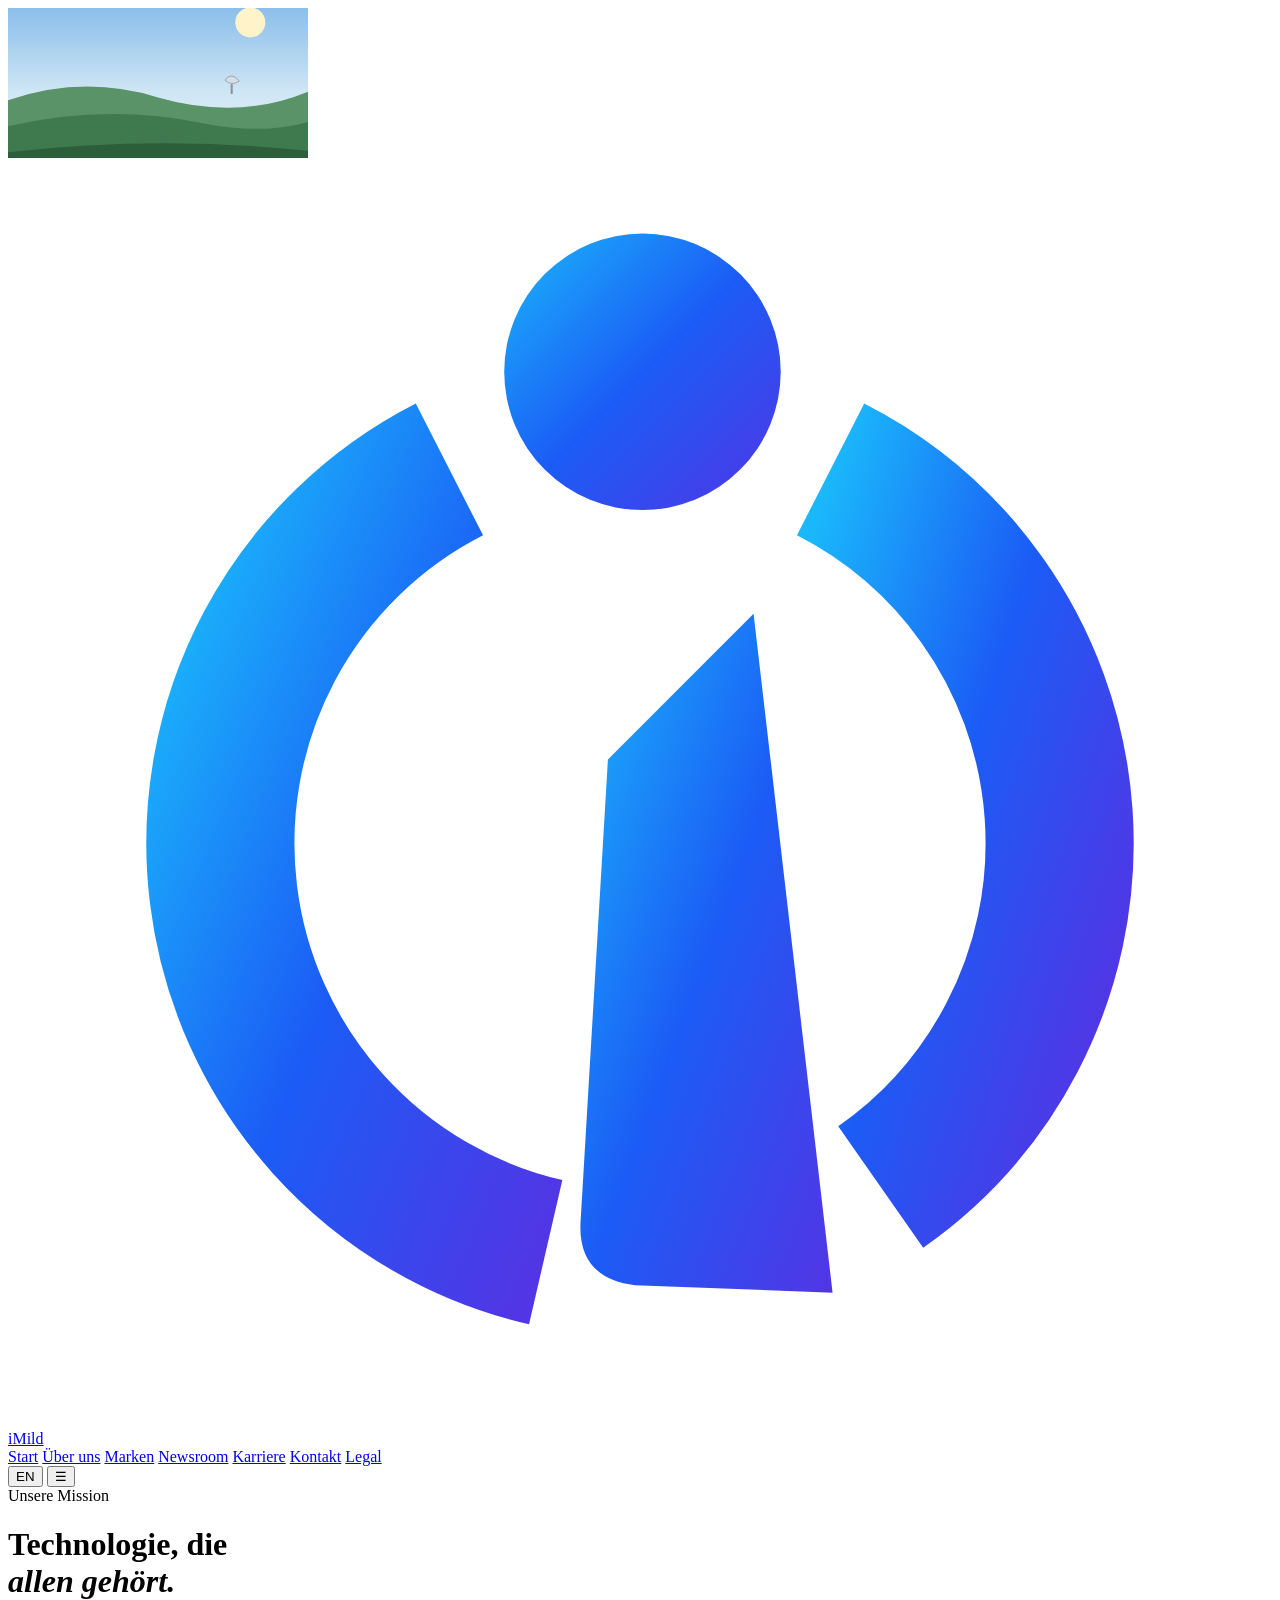
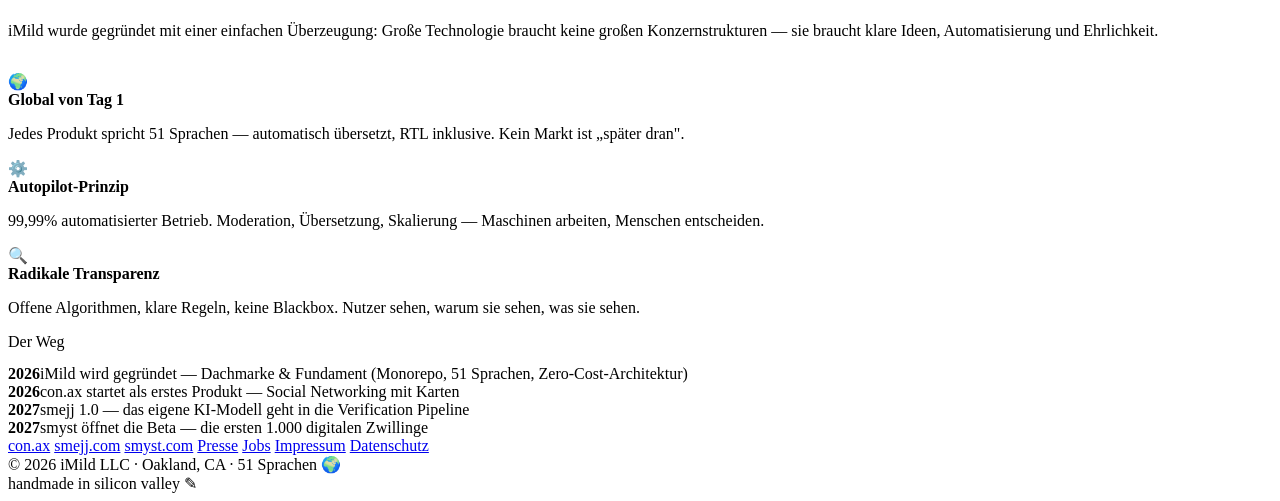
==== about.html @ 91c737c8 "feat: add iMild.com static site (10 pages)" ====
<!DOCTYPE html>
<html lang="de">
<head>
<meta charset="UTF-8">
<meta name="viewport" content="width=device-width, initial-scale=1.0">
<title>Über uns — iMild</title>
<meta name="description" content="Die Mission von iMild: Technologie, die allen gehört. Global von Tag 1, Autopilot-Prinzip, radikale Transparenz.">
<link rel="icon" type="image/svg+xml" href="assets/favicon.svg">
<link rel="stylesheet" href="assets/style.css">
</head>
<body data-page="about">
<svg width="0" height="0" style="position:absolute" aria-hidden="true">
  <defs>
    <!-- iMild.com — Ring mit Fahne, offizieller Blau-Gradient -->
    <symbol id="logo-imild" viewBox="0 0 512 512">
      <linearGradient id="imildGrad" x1="0" y1="0" x2="1" y2="1">
        <stop offset="0" stop-color="#1AB8FB"/><stop offset=".5" stop-color="#1B5CF5"/><stop offset="1" stop-color="#5235E5"/>
      </linearGradient>
      <circle cx="257" cy="85" r="56" fill="url(#imildGrad)"/>
      <path d="M178.8 124.5 A170 170 0 0 0 217.8 441.6" fill="none" stroke="url(#imildGrad)" stroke-width="60"/>
      <path d="M333.2 124.5 A170 170 0 0 1 353.5 415.2" fill="none" stroke="url(#imildGrad)" stroke-width="60"/>
      <path d="M302 183 L243 242 L232 428 Q230 452 254 455 L334 458 Z" fill="url(#imildGrad)"/>
    </symbol>
    <!-- con.ax — abstraktes X (Ɛ + liegendes Herz), Cyan→Blau→Violett -->
    <symbol id="logo-conax" viewBox="0 0 512 512">
      <linearGradient id="conaxGrad" x1="40" y1="256" x2="480" y2="256" gradientUnits="userSpaceOnUse">
        <stop offset="0" stop-color="#55B7F1"/><stop offset=".45" stop-color="#3E6FF2"/><stop offset="1" stop-color="#7B3FE4"/>
      </linearGradient>
      <g fill="none" stroke="url(#conaxGrad)" stroke-width="46" stroke-linecap="round" stroke-linejoin="round">
        <path d="M232 118 C 168 68, 62 88, 62 178 C 62 232, 106 248, 138 256 C 106 264, 62 280, 62 334 C 62 424, 168 444, 232 394"/>
        <path d="M182 256 L 322 118 C 352 88, 408 92, 434 126 C 458 158, 452 204, 424 228 L 392 256 L 424 284 C 452 308, 458 354, 434 386 C 408 420, 352 424, 320 396 Z"/>
      </g>
      <circle cx="300" cy="256" r="34" fill="url(#conaxGrad)"/>
    </symbol>
    <!-- smejj.com — <:> in Cyan -->
    <symbol id="logo-smejj" viewBox="0 0 260 200">
      <g fill="none" stroke="#02FDFD" stroke-width="30" stroke-linecap="round" stroke-linejoin="round">
        <path d="M96 22 L24 100 L96 178"/>
        <path d="M164 22 L236 100 L164 178"/>
      </g>
      <g fill="#02FDFD"><circle cx="130" cy="77" r="16"/><circle cx="130" cy="123" r="16"/></g>
    </symbol>
    <!-- smyst.com — Doppelprofil Navy/Hellblau mit 3 Punkten -->
    <symbol id="logo-smyst" viewBox="0 0 200 200">
      <path d="M98 26 Q56 30 48 72 Q45 90 35 101 Q30 107 37 110 L45 113 Q48 127 44 137 Q43 146 54 145 Q68 144 76 152 Q82 159 82 172" fill="none" stroke="#17265C" stroke-width="13" stroke-linecap="round" stroke-linejoin="round"/>
      <path d="M98 26 Q147 32 153 78 Q155 93 164 102 Q170 108 162 111 L155 113 Q158 121 152 125 Q158 130 151 135 Q157 141 148 146 Q139 149 137 157 Q136 165 127 169 Q118 172 118 183" fill="none" stroke="#4FC3F7" stroke-width="13" stroke-linecap="round" stroke-linejoin="round"/>
      <g fill="#4FC3F7"><circle cx="76" cy="104" r="8.5"/><circle cx="99" cy="104" r="8.5"/><circle cx="122" cy="104" r="8.5"/></g>
    </symbol>

    <!-- Szenen -->
    <symbol id="dv-skyline" viewBox="0 0 1040 640" preserveAspectRatio="xMidYMid slice">
      <linearGradient id="dsk" x1="0" y1="0" x2="0" y2="1">
        <stop offset="0" stop-color="#0b1026"/><stop offset=".55" stop-color="#1b2a5e"/><stop offset="1" stop-color="#2c4f9e"/>
      </linearGradient>
      <rect width="1040" height="640" fill="url(#dsk)"/>
      <g fill="#fff"><circle cx="120" cy="90" r="2"/><circle cx="340" cy="60" r="1.6"/><circle cx="560" cy="110" r="2"/><circle cx="760" cy="70" r="1.7"/><circle cx="920" cy="130" r="2"/><circle cx="220" cy="160" r="1.4"/><circle cx="660" cy="170" r="1.5"/></g>
      <polygon points="520,150 560,470 480,470" fill="#101a38"/>
      <rect x="120" y="300" width="90" height="180" fill="#132043"/>
      <rect x="250" y="260" width="70" height="220" fill="#0e1730"/>
      <rect x="640" y="280" width="95" height="200" fill="#132043"/>
      <rect x="790" y="330" width="75" height="150" fill="#0e1730"/>
      <rect x="900" y="290" width="70" height="190" fill="#111c3a"/>
      <g fill="#f5c451" opacity=".8">
        <rect x="135" y="320" width="7" height="9"/><rect x="165" y="345" width="7" height="9"/><rect x="135" y="380" width="7" height="9"/>
        <rect x="264" y="280" width="7" height="9"/><rect x="292" y="310" width="7" height="9"/><rect x="264" y="350" width="7" height="9"/>
        <rect x="656" y="300" width="7" height="9"/><rect x="700" y="330" width="7" height="9"/><rect x="656" y="370" width="7" height="9"/>
        <rect x="805" y="350" width="7" height="9"/><rect x="835" y="380" width="7" height="9"/>
        <rect x="512" y="230" width="6" height="8"/><rect x="527" y="300" width="6" height="8"/><rect x="510" y="380" width="6" height="8"/>
        <rect x="915" y="310" width="7" height="9"/><rect x="945" y="345" width="7" height="9"/>
      </g>
      <rect y="480" width="1040" height="160" fill="#081226"/>
      <path d="M0 480 h1040" stroke="#4c6fc0" stroke-width="1" opacity=".55"/>
    </symbol>

    <symbol id="dv-goldengate" viewBox="0 0 1040 640" preserveAspectRatio="xMidYMid slice">
      <linearGradient id="dgg" x1="0" y1="0" x2="0" y2="1">
        <stop offset="0" stop-color="#102a52"/><stop offset=".45" stop-color="#2d5a8f"/><stop offset=".78" stop-color="#e2653a"/><stop offset="1" stop-color="#f9a03f"/>
      </linearGradient>
      <rect width="1040" height="640" fill="url(#dgg)"/>
      <circle cx="780" cy="380" r="70" fill="#ffd9a0" opacity=".9"/>
      <rect y="430" width="1040" height="210" fill="#0b1a2e"/>
      <rect x="230" y="180" width="20" height="250" fill="#c0392b"/>
      <rect x="700" y="180" width="20" height="250" fill="#c0392b"/>
      <rect x="218" y="205" width="44" height="12" fill="#c0392b"/><rect x="688" y="205" width="44" height="12" fill="#c0392b"/>
      <rect x="218" y="270" width="44" height="12" fill="#c0392b"/><rect x="688" y="270" width="44" height="12" fill="#c0392b"/>
      <path d="M0 280 Q470 430 1040 280" stroke="#c0392b" stroke-width="6" fill="none"/>
      <rect x="0" y="408" width="1040" height="16" fill="#a93226"/>
      <g stroke="#c0392b" stroke-width="2.6">
        <line x1="60" y1="305" x2="60" y2="408"/><line x1="380" y1="368" x2="380" y2="408"/>
        <line x1="470" y1="376" x2="470" y2="408"/><line x1="560" y1="372" x2="560" y2="408"/>
        <line x1="880" y1="322" x2="880" y2="408"/><line x1="980" y1="300" x2="980" y2="408"/>
      </g>
      <path d="M0 640 L0 520 Q140 470 280 525 L280 640 Z" fill="#081221"/>
      <path d="M1040 640 L1040 505 Q900 462 760 515 L760 640 Z" fill="#0a1526"/>
    </symbol>

    <symbol id="dv-hills" viewBox="0 0 1040 640" preserveAspectRatio="xMidYMid slice">
      <linearGradient id="dhl" x1="0" y1="0" x2="0" y2="1">
        <stop offset="0" stop-color="#7db6e8"/><stop offset=".55" stop-color="#cfe6f5"/><stop offset="1" stop-color="#eef7ee"/>
      </linearGradient>
      <rect width="1040" height="640" fill="url(#dhl)"/>
      <circle cx="840" cy="110" r="52" fill="#fff3c9"/>
      <path d="M0 380 Q260 290 520 370 Q800 450 1040 350 L1040 640 L0 640 Z" fill="#5a9367"/>
      <path d="M0 470 Q340 390 680 460 Q880 500 1040 455 L1040 640 L0 640 Z" fill="#3f7a4e"/>
      <path d="M0 560 Q520 500 1040 555 L1040 640 L0 640 Z" fill="#2c5e3a"/>
      <g transform="translate(760,300)">
        <rect x="12" y="24" width="7" height="34" fill="#8a8f98"/>
        <path d="M-8 10 Q15 -20 42 13 Q16 32 -8 10Z" fill="#d7dde6" stroke="#8a8f98" stroke-width="2.5"/>
      </g>
    </symbol>

    <symbol id="dv-bay" viewBox="0 0 1040 640" preserveAspectRatio="xMidYMid slice">
      <linearGradient id="dby" x1="0" y1="0" x2="0" y2="1">
        <stop offset="0" stop-color="#123057"/><stop offset=".5" stop-color="#3d6a9e"/><stop offset="1" stop-color="#9bb8d4"/>
      </linearGradient>
      <rect width="1040" height="640" fill="url(#dby)"/>
      <rect y="400" width="1040" height="240" fill="#1d3f66"/>
      <g stroke="#cfe0f2" stroke-width="1.6" opacity=".45">
        <line x1="80" y1="440" x2="330" y2="440"/><line x1="480" y1="475" x2="800" y2="475"/>
        <line x1="180" y1="530" x2="480" y2="530"/><line x1="640" y1="570" x2="980" y2="570"/>
      </g>
      <path d="M0 388 Q520 350 1040 388" stroke="#5f7f9f" stroke-width="5" fill="none"/>
      <rect x="260" y="345" width="9" height="55" fill="#54749a"/><rect x="770" y="345" width="9" height="55" fill="#54749a"/>
      <circle cx="880" cy="115" r="55" fill="#ffe9b8" opacity=".95"/>
    </symbol>
  </defs>
</svg>

<div class="scene" aria-hidden="true"><svg><use href="#dv-hills"/></svg></div>
<div class="shade" aria-hidden="true"></div>
<header class="siteheader">
  <a class="logo" href="index.html" aria-label="iMild — Startseite">
    <svg viewBox="0 0 512 512" aria-hidden="true"><use href="#logo-imild"/></svg><span>iMild</span>
  </a>
  <nav class="sitenav" id="sitenav" aria-label="Hauptnavigation">
    <a href="index.html" class="" data-i18n="nav.home">Start</a>
    <a href="about.html" class="cur" data-i18n="nav.about">Über uns</a>
    <a href="brands.html" class="" data-i18n="nav.brands">Marken</a>
    <a href="newsroom.html" class="" data-i18n="nav.news">Newsroom</a>
    <a href="careers.html" class="" data-i18n="nav.jobs">Karriere</a>
    <a href="contact.html" class="" data-i18n="nav.contact">Kontakt</a>
    <a href="legal.html" class="" data-i18n="nav.legal">Legal</a>
  </nav>
  <div class="headtools">
    <button class="langbtn" id="langbtn" type="button" aria-label="Sprache wechseln / Switch language">EN</button>
    <button class="menubtn" id="menubtn" type="button" aria-label="Menü öffnen" aria-expanded="false" aria-controls="sitenav">☰</button>
  </div>
</header>
<main>
<div class="stamp" data-i18n="about.stamp">Unsere Mission</div>
<h1 class="big" data-i18n="about.h1">Technologie, die<br><em>allen gehört.</em></h1>
<p class="lead" data-i18n="about.lead">iMild wurde gegründet mit einer einfachen Überzeugung: Große Technologie braucht keine großen Konzernstrukturen — sie braucht klare Ideen, Automatisierung und Ehrlichkeit.</p>
<div class="underline"></div>

<div class="grid3" style="margin-block-start:32px;">
  <div class="feat glass">
    <div class="fic" aria-hidden="true">🌍</div>
    <b data-i18n="about.f1.t">Global von Tag 1</b>
    <p data-i18n="about.f1.p">Jedes Produkt spricht 51 Sprachen — automatisch übersetzt, RTL inklusive. Kein Markt ist „später dran".</p>
  </div>
  <div class="feat glass">
    <div class="fic" aria-hidden="true">⚙️</div>
    <b data-i18n="about.f2.t">Autopilot-Prinzip</b>
    <p data-i18n="about.f2.p">99,99% automatisierter Betrieb. Moderation, Übersetzung, Skalierung — Maschinen arbeiten, Menschen entscheiden.</p>
  </div>
  <div class="feat glass">
    <div class="fic" aria-hidden="true">🔍</div>
    <b data-i18n="about.f3.t">Radikale Transparenz</b>
    <p data-i18n="about.f3.p">Offene Algorithmen, klare Regeln, keine Blackbox. Nutzer sehen, warum sie sehen, was sie sehen.</p>
  </div>
</div>

<div class="timeline glass">
  <span class="kicker" data-i18n="about.tl.k">Der Weg</span>
  <div style="margin-block-start:14px;">
    <div class="tl-row"><b>2026</b><span data-i18n="about.tl.1">iMild wird gegründet — Dachmarke &amp; Fundament (Monorepo, 51 Sprachen, Zero-Cost-Architektur)</span></div>
    <div class="tl-row"><b>2026</b><span data-i18n="about.tl.2">con.ax startet als erstes Produkt — Social Networking mit Karten</span></div>
    <div class="tl-row"><b>2027</b><span data-i18n="about.tl.3">smejj 1.0 — das eigene KI-Modell geht in die Verification Pipeline</span></div>
    <div class="tl-row"><b>2027</b><span data-i18n="about.tl.4">smyst öffnet die Beta — die ersten 1.000 digitalen Zwillinge</span></div>
  </div>
</div>
</main>
<footer class="sitefooter">
  <div class="cols">
    <a href="conax.html" class="f-conax">con.ax</a>
    <a href="smejj.html" class="f-smejj">smejj.com</a>
    <a href="smyst.html" class="f-smyst">smyst.com</a>
    <a href="newsroom.html" data-i18n="footer.press">Presse</a>
    <a href="careers.html" data-i18n="footer.jobs">Jobs</a>
    <a href="legal.html" data-i18n="footer.imprint">Impressum</a>
    <a href="legal.html" data-i18n="footer.privacy">Datenschutz</a>
  </div>
  <div class="copy" data-i18n="footer.copy">© 2026 iMild LLC · Oakland, CA · 51 Sprachen 🌍</div>
</footer>
<div class="sig">handmade in silicon valley ✎</div>

<script src="assets/i18n.js"></script>
<script src="assets/site.js"></script>
</body>
</html>
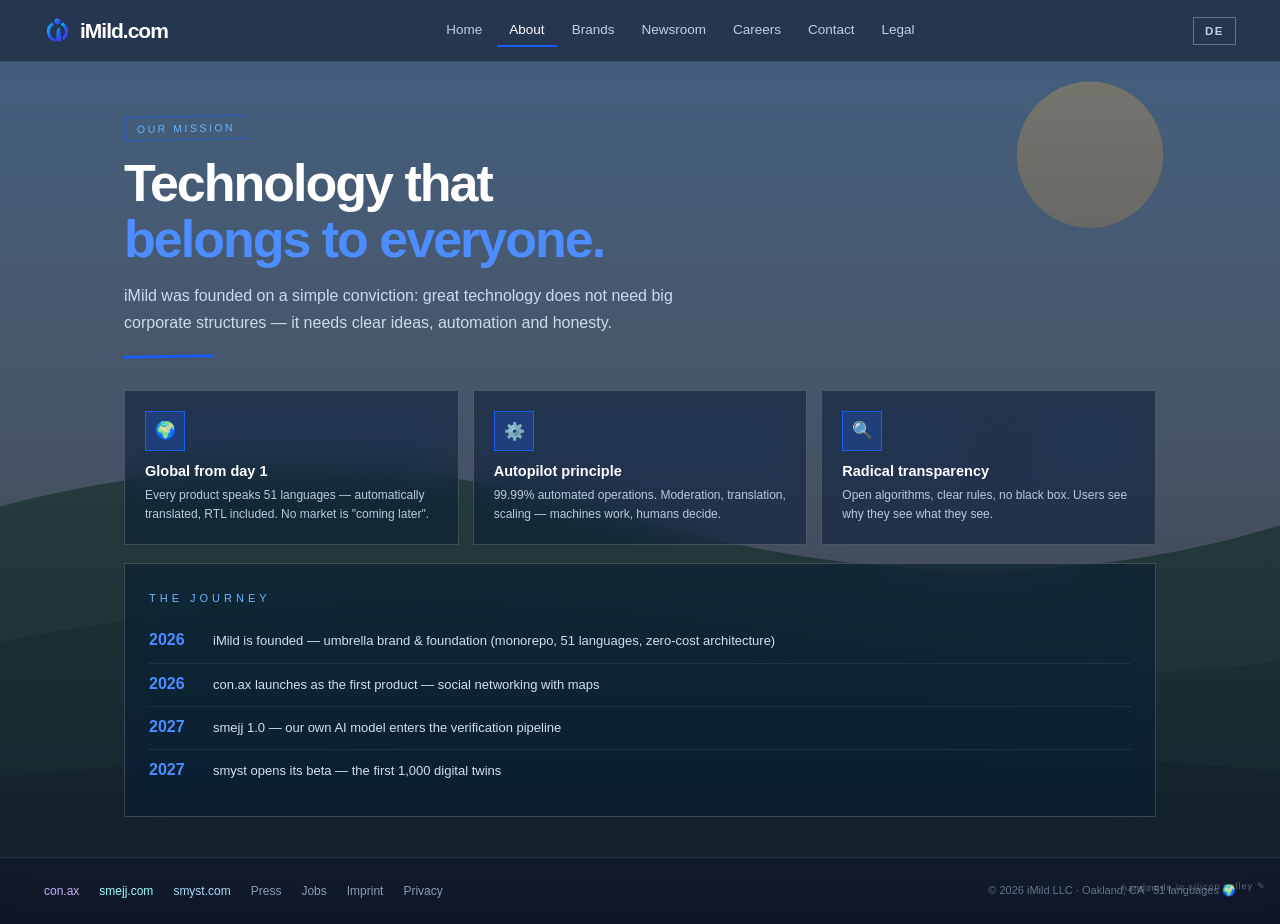
==== commit 9105a261: "fix: brand name to iMild.com across all pages (rule 1)" ====
--- a/about.html
+++ b/about.html
@@ -3,8 +3,8 @@
 <head>
 <meta charset="UTF-8">
 <meta name="viewport" content="width=device-width, initial-scale=1.0">
-<title>Über uns — iMild</title>
-<meta name="description" content="Die Mission von iMild: Technologie, die allen gehört. Global von Tag 1, Autopilot-Prinzip, radikale Transparenz.">
+<title>Über uns — iMild.com</title>
+<meta name="description" content="Die Mission von iMild.com: Technologie, die allen gehört. Global von Tag 1, Autopilot-Prinzip, radikale Transparenz.">
 <link rel="icon" type="image/svg+xml" href="assets/favicon.svg">
 <link rel="stylesheet" href="assets/style.css">
 </head>
@@ -129,8 +129,8 @@
 <div class="scene" aria-hidden="true"><svg><use href="#dv-hills"/></svg></div>
 <div class="shade" aria-hidden="true"></div>
 <header class="siteheader">
-  <a class="logo" href="index.html" aria-label="iMild — Startseite">
-    <svg viewBox="0 0 512 512" aria-hidden="true"><use href="#logo-imild"/></svg><span>iMild</span>
+  <a class="logo" href="index.html" aria-label="iMild.com — Startseite">
+    <svg viewBox="0 0 512 512" aria-hidden="true"><use href="#logo-imild"/></svg><span>iMild.com</span>
   </a>
   <nav class="sitenav" id="sitenav" aria-label="Hauptnavigation">
     <a href="index.html" class="" data-i18n="nav.home">Start</a>
@@ -149,7 +149,7 @@
 <main>
 <div class="stamp" data-i18n="about.stamp">Unsere Mission</div>
 <h1 class="big" data-i18n="about.h1">Technologie, die<br><em>allen gehört.</em></h1>
-<p class="lead" data-i18n="about.lead">iMild wurde gegründet mit einer einfachen Überzeugung: Große Technologie braucht keine großen Konzernstrukturen — sie braucht klare Ideen, Automatisierung und Ehrlichkeit.</p>
+<p class="lead" data-i18n="about.lead">iMild.com wurde gegründet mit einer einfachen Überzeugung: Große Technologie braucht keine großen Konzernstrukturen — sie braucht klare Ideen, Automatisierung und Ehrlichkeit.</p>
 <div class="underline"></div>
 
 <div class="grid3" style="margin-block-start:32px;">
@@ -173,7 +173,7 @@
 <div class="timeline glass">
   <span class="kicker" data-i18n="about.tl.k">Der Weg</span>
   <div style="margin-block-start:14px;">
-    <div class="tl-row"><b>2026</b><span data-i18n="about.tl.1">iMild wird gegründet — Dachmarke &amp; Fundament (Monorepo, 51 Sprachen, Zero-Cost-Architektur)</span></div>
+    <div class="tl-row"><b>2026</b><span data-i18n="about.tl.1">iMild.com wird gegründet — Dachmarke &amp; Fundament (Monorepo, 51 Sprachen, Zero-Cost-Architektur)</span></div>
     <div class="tl-row"><b>2026</b><span data-i18n="about.tl.2">con.ax startet als erstes Produkt — Social Networking mit Karten</span></div>
     <div class="tl-row"><b>2027</b><span data-i18n="about.tl.3">smejj 1.0 — das eigene KI-Modell geht in die Verification Pipeline</span></div>
     <div class="tl-row"><b>2027</b><span data-i18n="about.tl.4">smyst öffnet die Beta — die ersten 1.000 digitalen Zwillinge</span></div>
--- a/assets/style.css
+++ b/assets/style.css
@@ -0,0 +1,260 @@
+/* ============================================================
+   iMild.com — Dachmarken-Website
+   Farben = offizielle iMild-Logo-Palette (#1AB8FB → #1B5CF5 → #5235E5)
+   Design: viereckig · Glas · Silicon Valley · handgemacht
+   ============================================================ */
+* { margin:0; padding:0; box-sizing:border-box; border-radius:0 !important; }
+
+:root {
+  --imild:#1B5CF5;
+  --imild-cyan:#1AB8FB;
+  --imild-violetblue:#5235E5;
+  --imild-grad:linear-gradient(135deg,#1AB8FB,#1B5CF5,#5235E5);
+  --conax:#7B3FE4;
+  --conax-grad:linear-gradient(90deg,#55B7F1,#3E6FF2,#7B3FE4);
+  --smejj:#02FDFD;
+  --smyst:#4FC3F7;
+  --smyst-dark:#17265C;
+  --bg:#0F172A;
+  --ink:#ffffff;
+  --ink-soft:#ccdaee;
+  --ink-mute:#a3b3cc;
+}
+
+html { scroll-behavior:smooth; }
+@media (prefers-reduced-motion: reduce) {
+  html { scroll-behavior:auto; }
+  *, *::before, *::after { animation:none !important; transition:none !important; }
+}
+
+body {
+  font-family:'SF Pro Display','SF Pro Text',-apple-system,BlinkMacSystemFont,'Helvetica Neue',Arial,sans-serif;
+  background:var(--bg); color:var(--ink);
+  min-height:100vh; display:flex; flex-direction:column;
+  -webkit-font-smoothing:antialiased;
+}
+
+/* ---------- Hintergrund-Szene ---------- */
+.scene { position:fixed; inset:0; z-index:0; }
+.scene svg { width:100%; height:100%; display:block; }
+.shade {
+  position:fixed; inset:0; z-index:1;
+  background:linear-gradient(180deg,rgba(15,23,42,.55),rgba(15,23,42,.86));
+}
+
+.glass {
+  background:rgba(13,26,48,.55);
+  backdrop-filter:blur(20px) saturate(180%);
+  -webkit-backdrop-filter:blur(20px) saturate(180%);
+  border:1px solid rgba(255,255,255,.18);
+}
+@media (prefers-reduced-transparency: reduce) {
+  .glass, .siteheader, .sitefooter { backdrop-filter:none; -webkit-backdrop-filter:none; background:rgba(13,26,48,.96); }
+}
+
+/* ---------- Header ---------- */
+.siteheader {
+  position:sticky; top:0; z-index:50;
+  display:flex; align-items:center; justify-content:space-between; gap:14px;
+  padding:14px clamp(18px,4vw,44px);
+  border-block-end:1px solid rgba(255,255,255,.1);
+  background:rgba(15,23,42,.55); backdrop-filter:blur(14px); -webkit-backdrop-filter:blur(14px);
+}
+.siteheader .logo {
+  display:flex; align-items:center; gap:9px;
+  font-size:21px; font-weight:800; letter-spacing:-1px;
+  color:var(--ink); text-decoration:none;
+}
+.siteheader .logo svg { width:27px; height:27px; }
+.sitenav { display:flex; gap:3px; flex-wrap:wrap; }
+.sitenav a {
+  color:#c3cfe0; text-decoration:none; font-size:13.5px; padding:8px 12px;
+}
+.sitenav a:hover { color:#fff; background:rgba(255,255,255,.07); }
+.sitenav a.cur { color:#fff; border-block-end:2px solid var(--imild); }
+.headtools { display:flex; align-items:center; gap:9px; }
+
+.langbtn {
+  background:transparent; border:1px solid rgba(255,255,255,.3); color:#c3cfe0;
+  font-family:inherit; font-size:11.5px; font-weight:700; letter-spacing:1.5px;
+  padding:7px 11px; cursor:pointer;
+}
+.langbtn:hover { color:#fff; background:rgba(27,92,245,.2); border-color:var(--imild); }
+
+.menubtn {
+  display:none; background:transparent; border:1px solid rgba(255,255,255,.3);
+  color:#fff; font-size:17px; padding:6px 11px; cursor:pointer; font-family:inherit;
+}
+
+/* Marken-Header (Landingpages) */
+.bheader {
+  position:relative; z-index:5;
+  display:flex; align-items:center; justify-content:space-between; gap:14px; flex-wrap:wrap;
+  padding:18px clamp(18px,4vw,44px);
+}
+.bheader .blogo { display:flex; align-items:center; gap:10px; font-size:23px; font-weight:800; letter-spacing:-1px; }
+.byline {
+  display:inline-flex; align-items:center; gap:7px; font-size:11px; color:var(--ink-mute);
+  border:1px solid rgba(255,255,255,.22); padding:6px 12px; cursor:pointer;
+  text-decoration:none;
+}
+.byline b { color:#6db5ff; }
+.byline:hover { background:rgba(27,92,245,.12); color:#fff; }
+.byline svg { width:14px; height:14px; }
+
+/* ---------- Seiteninhalt ---------- */
+main { position:relative; z-index:5; flex:1; width:100%; max-width:1120px; margin-inline:auto; padding:clamp(30px,6vh,60px) clamp(18px,4vw,44px) 40px; }
+
+.kicker { font-size:11px; letter-spacing:4px; color:#6db5ff; text-transform:uppercase; }
+.stamp {
+  display:inline-block; padding:5px 12px; font-size:10.5px; letter-spacing:2.5px;
+  text-transform:uppercase; color:#6db5ff; border:1px solid rgba(27,92,245,.65);
+  transform:rotate(-1.2deg); margin-block-end:16px;
+}
+h1.big { font-size:clamp(34px,6vw,52px); line-height:1.07; letter-spacing:-2px; }
+h1.big em { font-style:normal; color:#4d8dff; }
+.lead { font-size:clamp(14px,1.8vw,16px); color:var(--ink-soft); line-height:1.68; margin-block-start:16px; max-width:600px; }
+.underline { width:90px; height:3px; background:var(--imild); margin-block-start:18px; transform:rotate(-.8deg); }
+
+.btn {
+  display:inline-block; padding:13px 28px; border:none; cursor:pointer;
+  background:var(--imild-grad); color:#fff; font-size:14px; font-weight:700; font-family:inherit;
+  letter-spacing:.3px; text-decoration:none; text-align:center;
+}
+.btn:hover { filter:brightness(1.12); }
+.btn.ghost { background:transparent; border:1px solid rgba(255,255,255,.35); font-weight:500; }
+.btn.ghost:hover { background:rgba(255,255,255,.08); }
+.btnrow { margin-block-start:24px; display:flex; gap:12px; flex-wrap:wrap; }
+
+/* Marken-Karten */
+.cardrow { display:grid; grid-template-columns:repeat(3,1fr); gap:16px; margin-block-start:36px; }
+.bcard { padding:26px 22px; position:relative; cursor:pointer; transition:transform .15s; display:block; color:inherit; text-decoration:none; }
+.bcard:hover { transform:translateY(-4px); }
+.bcard .blogo { display:flex; align-items:center; gap:9px; font-size:23px; font-weight:800; letter-spacing:-1px; }
+.bcard .btag { font-size:10px; letter-spacing:2px; text-transform:uppercase; margin-block-start:6px; display:block; }
+.bcard p { font-size:12.5px; color:#c6d2e2; line-height:1.6; margin-block-start:12px; }
+.bcard .go { position:absolute; inset-block-start:20px; inset-inline-end:18px; font-size:16px; }
+.bcard.c1 { border-block-start:4px solid var(--conax); } .bcard.c1 .btag,.bcard.c1 .go { color:#c9aef7; }
+.bcard.c2 { border-block-start:4px solid var(--smejj); } .bcard.c2 .btag,.bcard.c2 .go { color:#9ffefe; }
+.bcard.c3 { border-block-start:4px solid var(--smyst); } .bcard.c3 .btag,.bcard.c3 .go { color:#a8dcfb; }
+
+.grid2 { display:grid; grid-template-columns:1fr 1fr; gap:16px; }
+.grid3 { display:grid; grid-template-columns:repeat(3,1fr); gap:14px; }
+
+.kpi { padding:20px; }
+.kpi b { font-size:28px; letter-spacing:-1px; display:block; }
+.kpi span { font-size:10px; letter-spacing:2px; text-transform:uppercase; color:var(--ink-mute); }
+
+.listrow { display:flex; align-items:center; gap:14px; padding:16px 18px; margin-block-end:10px; flex-wrap:wrap; }
+.listrow .t { flex:1; min-width:230px; }
+.listrow .t b { font-size:14.5px; display:block; }
+.listrow .t p { font-size:12px; color:var(--ink-mute); margin-block-start:4px; line-height:1.55; }
+.listrow .side { font-size:11px; color:#8ea2bd; text-align:end; white-space:nowrap; }
+.tagchip {
+  display:inline-block; font-size:9.5px; padding:3px 9px; letter-spacing:1px; text-transform:uppercase;
+  background:rgba(27,92,245,.22); border:1px solid rgba(27,92,245,.5); color:#cfe4ff;
+  margin-block-end:8px;
+}
+.tagchip.tc-conax { background:rgba(123,63,228,.2); border-color:rgba(123,63,228,.5); color:#ddccfa; }
+.tagchip.tc-smejj { background:rgba(2,253,253,.2); border-color:rgba(2,253,253,.5); color:#ccfefe; }
+.tagchip.tc-smyst { background:rgba(79,195,247,.2); border-color:rgba(79,195,247,.5); color:#d3ecfd; }
+
+.feat { padding:20px; }
+.feat .fic {
+  width:40px; height:40px; display:flex; align-items:center; justify-content:center;
+  font-size:17px; margin-block-end:12px;
+  background:rgba(27,92,245,.25); border:1px solid var(--imild);
+}
+.feat b { font-size:14.5px; display:block; }
+.feat p { font-size:12px; color:#bbc9dc; line-height:1.6; margin-block-start:7px; }
+
+.feat.f-conax { border-color:rgba(123,63,228,.35); } .feat.f-conax .fic { background:rgba(123,63,228,.22); border-color:var(--conax); }
+.feat.f-smejj { border-color:rgba(2,253,253,.35); } .feat.f-smejj .fic { background:rgba(2,253,253,.22); border-color:var(--smejj); }
+.feat.f-smyst { border-color:rgba(79,195,247,.35); } .feat.f-smyst .fic { background:rgba(79,195,247,.22); border-color:var(--smyst); }
+
+/* Marken-Detailkarten (brands.html) */
+.brandbox { margin-block-start:14px; padding:26px; }
+.brandbox.bb-conax { border-inline-start:4px solid var(--conax); }
+.brandbox.bb-smejj { border-inline-start:4px solid var(--smejj); }
+.brandbox.bb-smyst { border-inline-start:4px solid var(--smyst); }
+.brandbox .inner { display:flex; justify-content:space-between; align-items:flex-start; flex-wrap:wrap; gap:16px; }
+.brandbox .txt { max-width:640px; }
+.brandbox .bt { font-size:24px; font-weight:800; display:flex; align-items:center; gap:10px; margin-block-end:8px; }
+.brandbox p { font-size:13px; color:#c6d2e2; line-height:1.65; margin-block-start:10px; }
+
+/* Timeline */
+.timeline { margin-block-start:18px; padding:24px; }
+.tl-row { display:flex; gap:16px; padding:11px 0; border-block-end:1px solid rgba(255,255,255,.08); }
+.tl-row:last-child { border-block-end:none; }
+.tl-row b { color:#4d8dff; min-width:48px; }
+.tl-row span { font-size:13px; color:#d3dff2; line-height:1.55; }
+
+/* Formular */
+.field { margin-block-end:14px; }
+.field label { display:block; font-size:11px; letter-spacing:1.5px; text-transform:uppercase; color:#becddf; margin-block-end:6px; }
+.field input, .field textarea {
+  width:100%; padding:12px 13px; border:1px solid rgba(255,255,255,.25);
+  background:rgba(255,255,255,.07); color:#fff; font-size:14px; font-family:inherit; outline:none;
+}
+.field input:focus, .field textarea:focus { border-color:var(--imild); }
+.field textarea { resize:vertical; min-height:120px; }
+
+/* Code-Fenster (smejj) */
+.codewin { background:#0a0714; border:1px solid rgba(2,253,253,.4); font-family:'SF Mono',ui-monospace,Menlo,Consolas,monospace; font-size:12px; line-height:1.75; overflow:hidden; }
+.codewin .cbar { display:flex; align-items:center; gap:6px; padding:9px 12px; border-block-end:1px solid rgba(255,255,255,.08); }
+.codewin pre { padding:15px 17px; color:var(--ink-soft); overflow-x:auto; }
+.dot { width:11px; height:11px; display:inline-block; }
+.d1{background:#f87171}.d2{background:#fbbf24}.d3{background:#34d399}
+.ck{color:#02FDFD}.cs{color:#34d399}.cc{color:#64748b}.cp{color:#c9aef7}
+
+/* Chat (smyst) */
+.chat { margin-block-start:30px; padding:22px; border-color:rgba(79,195,247,.4); max-width:660px; }
+.chat .msgs { margin-block-start:14px; display:flex; flex-direction:column; gap:10px; font-size:13px; line-height:1.6; }
+.msg-q { align-self:flex-end; background:rgba(255,255,255,.1); border:1px solid rgba(255,255,255,.2); padding:11px 14px; max-width:78%; }
+.msg-a { align-self:flex-start; background:rgba(79,195,247,.14); border:1px solid rgba(79,195,247,.45); padding:11px 14px; max-width:82%; }
+.msg-a b { color:#a8dcfb; font-size:10px; letter-spacing:1.5px; }
+
+/* Kontakt-Zeilen */
+.crow { padding:13px 16px; font-size:13.5px; }
+.crow b { color:#6db5ff; }
+
+/* ---------- Footer ---------- */
+.sitefooter {
+  position:relative; z-index:5;
+  padding:26px clamp(18px,4vw,44px);
+  border-block-start:1px solid rgba(255,255,255,.1);
+  display:flex; justify-content:space-between; align-items:center; flex-wrap:wrap; gap:12px;
+  background:rgba(15,23,42,.6); backdrop-filter:blur(10px); -webkit-backdrop-filter:blur(10px);
+}
+.sitefooter .cols { display:flex; gap:20px; font-size:12px; color:#8b9bb8; flex-wrap:wrap; }
+.sitefooter .cols a { color:inherit; text-decoration:none; }
+.sitefooter .cols a:hover { color:#fff; }
+.sitefooter .cols a.f-conax { color:#c9aef7; }
+.sitefooter .cols a.f-smejj { color:#9ffefe; }
+.sitefooter .cols a.f-smyst { color:#a8dcfb; }
+.sitefooter .copy { font-size:11px; color:#64748b; }
+
+.sig { position:fixed; inset-block-end:8px; inset-inline-end:14px; font-size:9px; color:rgba(255,255,255,.32); transform:rotate(-1deg); z-index:40; letter-spacing:1px; pointer-events:none; }
+
+/* ---------- Responsive ---------- */
+@media (max-width: 900px) {
+  .cardrow, .grid3 { grid-template-columns:1fr 1fr; }
+}
+@media (max-width: 760px) {
+  .menubtn { display:block; }
+  .sitenav {
+    display:none; position:absolute; inset-block-start:100%; inset-inline:0;
+    flex-direction:column; gap:0;
+    background:rgba(11,19,36,.97); border-block-end:1px solid rgba(27,92,245,.4);
+    padding:8px 0;
+  }
+  .sitenav.open { display:flex; }
+  .sitenav a { padding:13px clamp(18px,4vw,44px); font-size:15px; }
+  .sitenav a.cur { border-block-end:none; border-inline-start:3px solid var(--imild); background:rgba(27,92,245,.14); }
+  .grid2 { grid-template-columns:1fr; }
+}
+@media (max-width: 560px) {
+  .cardrow, .grid3 { grid-template-columns:1fr; }
+  .listrow .side { text-align:start; }
+  .btnrow .btn { flex:1; }
+}
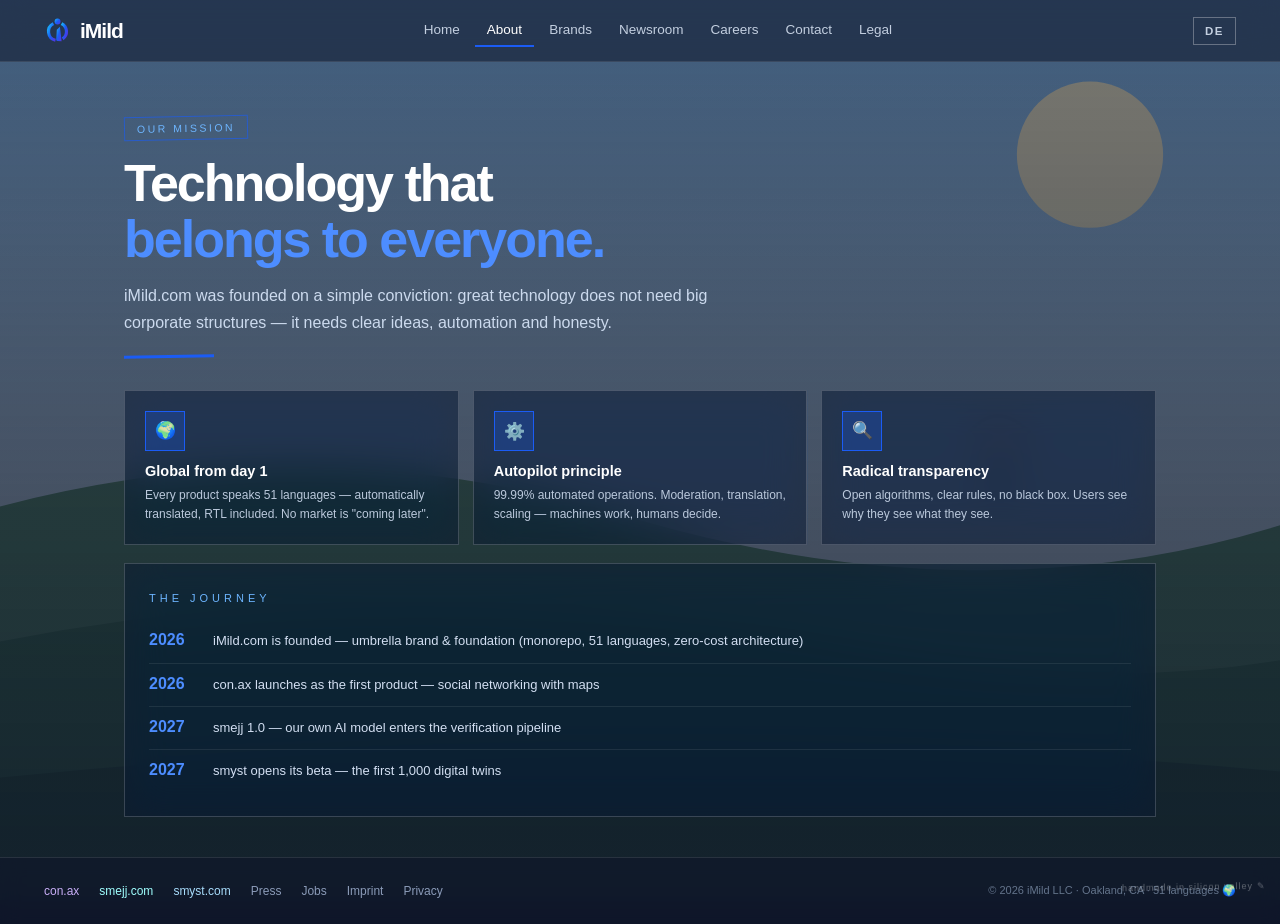
==== commit 375637bd: "feat(favicon): add full-size favicon links to all pages" ====
--- a/about.html
+++ b/about.html
@@ -3,9 +3,11 @@
 <head>
 <meta charset="UTF-8">
 <meta name="viewport" content="width=device-width, initial-scale=1.0">
-<title>Über uns — iMild.com</title>
-<meta name="description" content="Die Mission von iMild.com: Technologie, die allen gehört. Global von Tag 1, Autopilot-Prinzip, radikale Transparenz.">
+<title>Über uns — iMild</title>
+<meta name="description" content="Die Mission von iMild: Technologie, die allen gehört. Global von Tag 1, Autopilot-Prinzip, radikale Transparenz.">
+<link rel="icon" href="assets/favicon.ico" sizes="48x48">
 <link rel="icon" type="image/svg+xml" href="assets/favicon.svg">
+<link rel="apple-touch-icon" href="assets/apple-touch-icon.png">
 <link rel="stylesheet" href="assets/style.css">
 </head>
 <body data-page="about">
@@ -129,8 +131,8 @@
 <div class="scene" aria-hidden="true"><svg><use href="#dv-hills"/></svg></div>
 <div class="shade" aria-hidden="true"></div>
 <header class="siteheader">
-  <a class="logo" href="index.html" aria-label="iMild.com — Startseite">
-    <svg viewBox="0 0 512 512" aria-hidden="true"><use href="#logo-imild"/></svg><span>iMild.com</span>
+  <a class="logo" href="index.html" aria-label="iMild — Startseite">
+    <svg viewBox="0 0 512 512" aria-hidden="true"><use href="#logo-imild"/></svg><span>iMild</span>
   </a>
   <nav class="sitenav" id="sitenav" aria-label="Hauptnavigation">
     <a href="index.html" class="" data-i18n="nav.home">Start</a>
@@ -149,7 +151,7 @@
 <main>
 <div class="stamp" data-i18n="about.stamp">Unsere Mission</div>
 <h1 class="big" data-i18n="about.h1">Technologie, die<br><em>allen gehört.</em></h1>
-<p class="lead" data-i18n="about.lead">iMild.com wurde gegründet mit einer einfachen Überzeugung: Große Technologie braucht keine großen Konzernstrukturen — sie braucht klare Ideen, Automatisierung und Ehrlichkeit.</p>
+<p class="lead" data-i18n="about.lead">iMild wurde gegründet mit einer einfachen Überzeugung: Große Technologie braucht keine großen Konzernstrukturen — sie braucht klare Ideen, Automatisierung und Ehrlichkeit.</p>
 <div class="underline"></div>
 
 <div class="grid3" style="margin-block-start:32px;">
@@ -173,7 +175,7 @@
 <div class="timeline glass">
   <span class="kicker" data-i18n="about.tl.k">Der Weg</span>
   <div style="margin-block-start:14px;">
-    <div class="tl-row"><b>2026</b><span data-i18n="about.tl.1">iMild.com wird gegründet — Dachmarke &amp; Fundament (Monorepo, 51 Sprachen, Zero-Cost-Architektur)</span></div>
+    <div class="tl-row"><b>2026</b><span data-i18n="about.tl.1">iMild wird gegründet — Dachmarke &amp; Fundament (Monorepo, 51 Sprachen, Zero-Cost-Architektur)</span></div>
     <div class="tl-row"><b>2026</b><span data-i18n="about.tl.2">con.ax startet als erstes Produkt — Social Networking mit Karten</span></div>
     <div class="tl-row"><b>2027</b><span data-i18n="about.tl.3">smejj 1.0 — das eigene KI-Modell geht in die Verification Pipeline</span></div>
     <div class="tl-row"><b>2027</b><span data-i18n="about.tl.4">smyst öffnet die Beta — die ersten 1.000 digitalen Zwillinge</span></div>
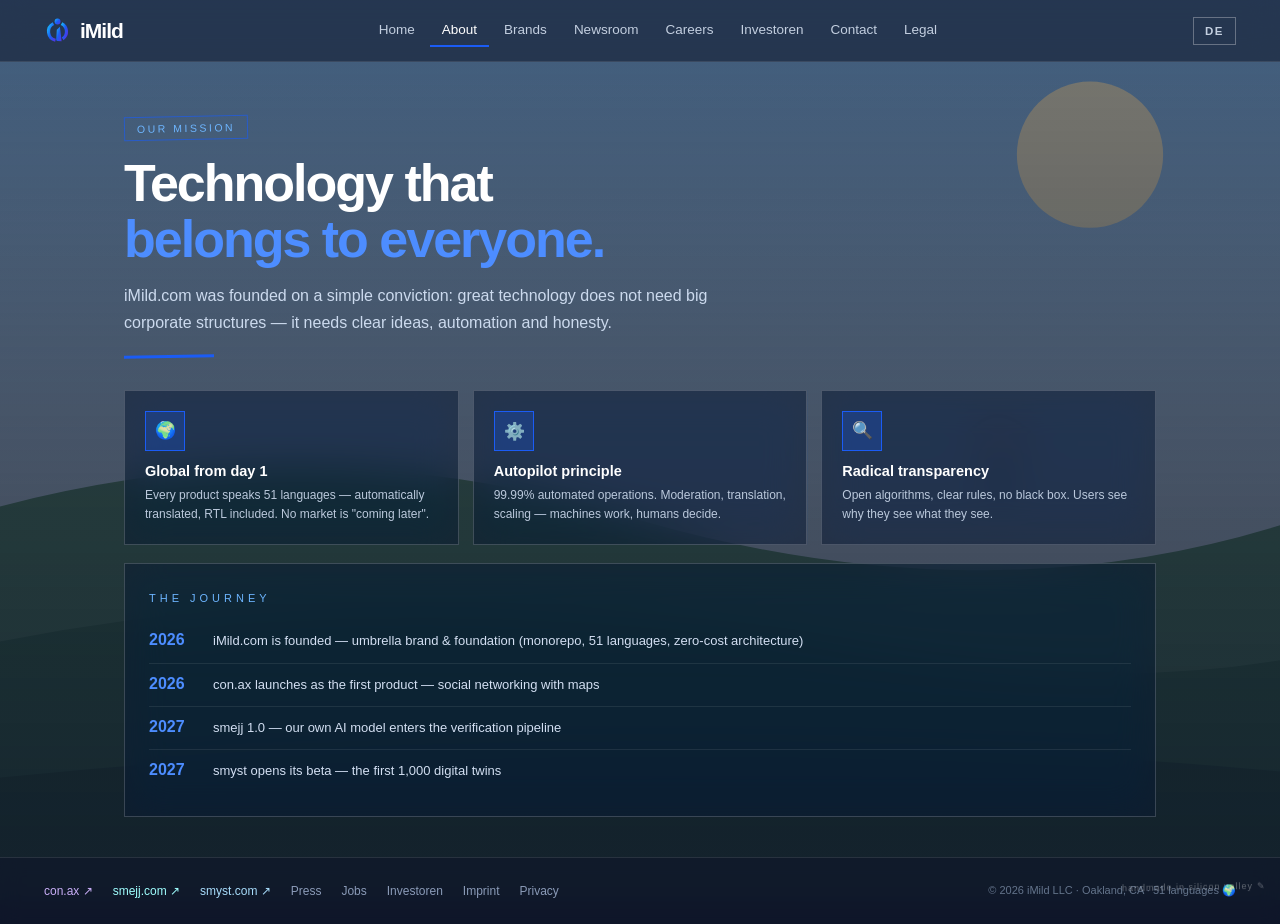
==== commit 744f4320: "feat: 50-language i18n, investors page, con.ax feature copy, careers pitch, portal links, url + emai" ====
--- a/about.html
+++ b/about.html
@@ -131,15 +131,16 @@
 <div class="scene" aria-hidden="true"><svg><use href="#dv-hills"/></svg></div>
 <div class="shade" aria-hidden="true"></div>
 <header class="siteheader">
-  <a class="logo" href="index.html" aria-label="iMild — Startseite">
+  <a class="logo" href="./" aria-label="iMild — Startseite">
     <svg viewBox="0 0 512 512" aria-hidden="true"><use href="#logo-imild"/></svg><span>iMild</span>
   </a>
   <nav class="sitenav" id="sitenav" aria-label="Hauptnavigation">
-    <a href="index.html" class="" data-i18n="nav.home">Start</a>
+    <a href="./" class="" data-i18n="nav.home">Start</a>
     <a href="about.html" class="cur" data-i18n="nav.about">Über uns</a>
     <a href="brands.html" class="" data-i18n="nav.brands">Marken</a>
     <a href="newsroom.html" class="" data-i18n="nav.news">Newsroom</a>
     <a href="careers.html" class="" data-i18n="nav.jobs">Karriere</a>
+    <a href="investors.html" class="" data-i18n="nav.invest">Investoren</a>
     <a href="contact.html" class="" data-i18n="nav.contact">Kontakt</a>
     <a href="legal.html" class="" data-i18n="nav.legal">Legal</a>
   </nav>
@@ -184,11 +185,12 @@
 </main>
 <footer class="sitefooter">
   <div class="cols">
-    <a href="conax.html" class="f-conax">con.ax</a>
-    <a href="smejj.html" class="f-smejj">smejj.com</a>
-    <a href="smyst.html" class="f-smyst">smyst.com</a>
+    <a href="https://con.ax" target="_blank" rel="noopener" class="f-conax">con.ax ↗</a>
+    <a href="https://smejj.com" target="_blank" rel="noopener" class="f-smejj">smejj.com ↗</a>
+    <a href="https://smyst.com" target="_blank" rel="noopener" class="f-smyst">smyst.com ↗</a>
     <a href="newsroom.html" data-i18n="footer.press">Presse</a>
     <a href="careers.html" data-i18n="footer.jobs">Jobs</a>
+    <a href="investors.html" data-i18n="footer.invest">Investoren</a>
     <a href="legal.html" data-i18n="footer.imprint">Impressum</a>
     <a href="legal.html" data-i18n="footer.privacy">Datenschutz</a>
   </div>
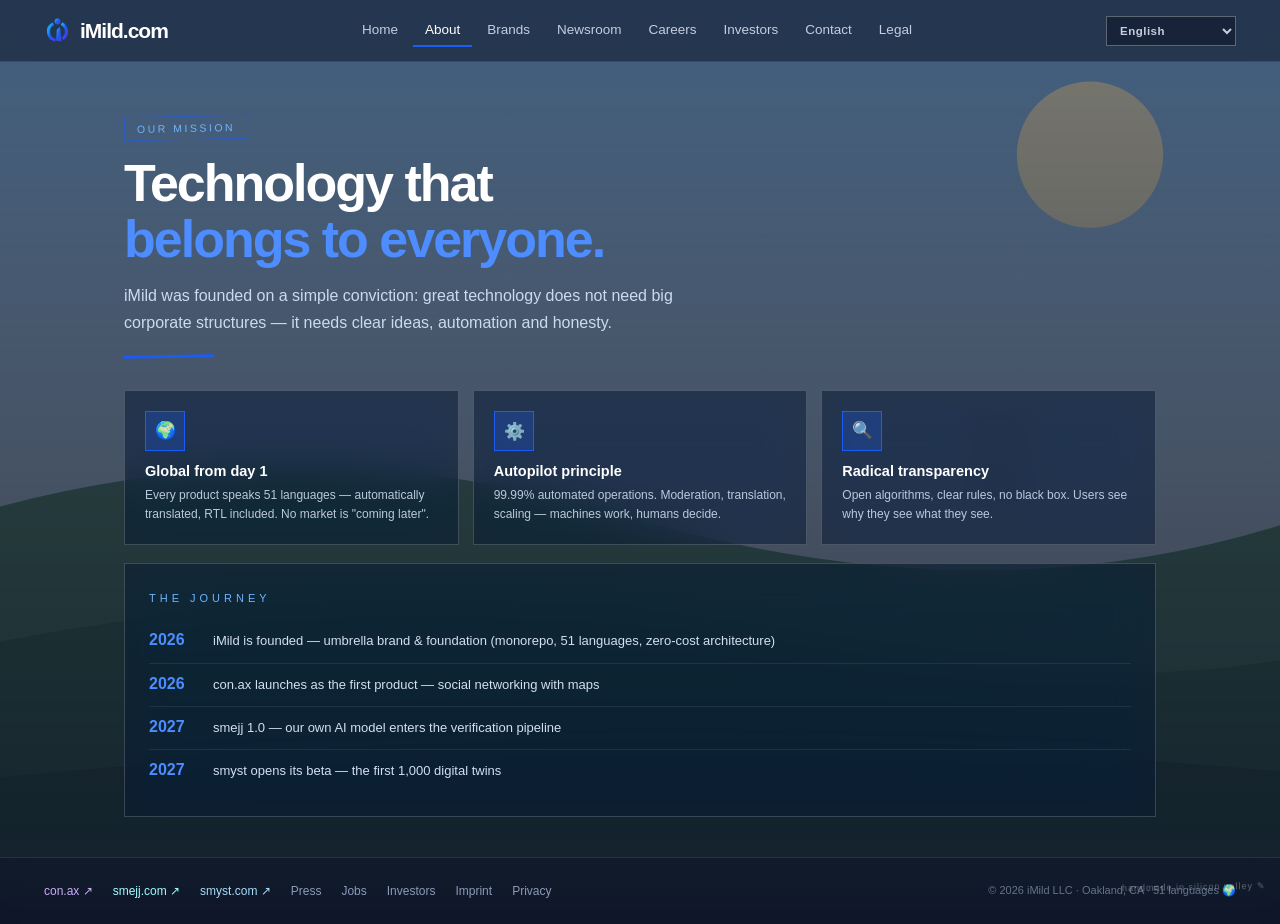
==== commit 706d2a78: "feat: PWA manifest + SEO files + brand chrome" ====
--- a/about.html
+++ b/about.html
@@ -3,11 +3,13 @@
 <head>
 <meta charset="UTF-8">
 <meta name="viewport" content="width=device-width, initial-scale=1.0">
-<title>Über uns — iMild</title>
+<title>Über uns — iMild.com</title>
 <meta name="description" content="Die Mission von iMild: Technologie, die allen gehört. Global von Tag 1, Autopilot-Prinzip, radikale Transparenz.">
 <link rel="icon" href="assets/favicon.ico" sizes="48x48">
 <link rel="icon" type="image/svg+xml" href="assets/favicon.svg">
 <link rel="apple-touch-icon" href="assets/apple-touch-icon.png">
+<link rel="manifest" href="manifest.webmanifest">
+<meta name="theme-color" content="#0b1026">
 <link rel="stylesheet" href="assets/style.css">
 </head>
 <body data-page="about">
@@ -131,8 +133,8 @@
 <div class="scene" aria-hidden="true"><svg><use href="#dv-hills"/></svg></div>
 <div class="shade" aria-hidden="true"></div>
 <header class="siteheader">
-  <a class="logo" href="./" aria-label="iMild — Startseite">
-    <svg viewBox="0 0 512 512" aria-hidden="true"><use href="#logo-imild"/></svg><span>iMild</span>
+  <a class="logo" href="./" aria-label="iMild.com — Startseite">
+    <svg viewBox="0 0 512 512" aria-hidden="true"><use href="#logo-imild"/></svg><span>iMild.com</span>
   </a>
   <nav class="sitenav" id="sitenav" aria-label="Hauptnavigation">
     <a href="./" class="" data-i18n="nav.home">Start</a>
--- a/assets/style.css
+++ b/assets/style.css
@@ -258,3 +258,13 @@
   .listrow .side { text-align:start; }
   .btnrow .btn { flex:1; }
 }
+
+/* ---------- Language selector (51 languages) ---------- */
+.langsel {
+  background:rgba(15,23,42,.6); border:1px solid rgba(255,255,255,.3); color:#c3cfe0;
+  font-family:inherit; font-size:11.5px; font-weight:700; letter-spacing:.5px;
+  padding:7px 9px; cursor:pointer; max-width:130px;
+}
+.langsel:hover { color:#fff; border-color:rgba(255,255,255,.55); }
+.langsel option { background:#0F172A; color:#e6edf7; }
+[dir="rtl"] .sitenav a.cur { border-block-end:2px solid var(--imild); }
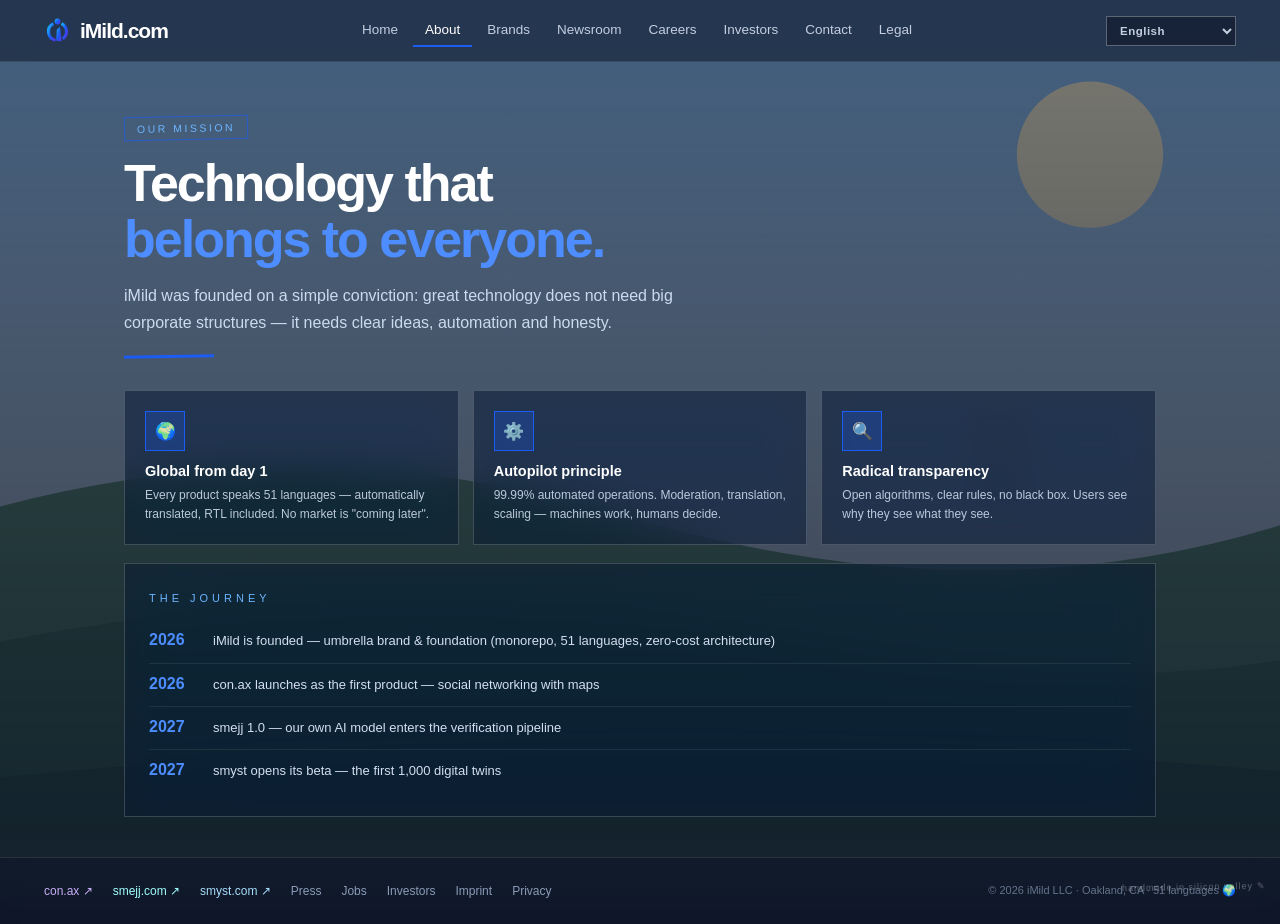
==== commit 2f4f66d6: "feat: brand naming in body and i18n plus service worker" ====
--- a/about.html
+++ b/about.html
@@ -4,7 +4,7 @@
 <meta charset="UTF-8">
 <meta name="viewport" content="width=device-width, initial-scale=1.0">
 <title>Über uns — iMild.com</title>
-<meta name="description" content="Die Mission von iMild: Technologie, die allen gehört. Global von Tag 1, Autopilot-Prinzip, radikale Transparenz.">
+<meta name="description" content="Die Mission von iMild.com: Technologie, die allen gehört. Global von Tag 1, Autopilot-Prinzip, radikale Transparenz.">
 <link rel="icon" href="assets/favicon.ico" sizes="48x48">
 <link rel="icon" type="image/svg+xml" href="assets/favicon.svg">
 <link rel="apple-touch-icon" href="assets/apple-touch-icon.png">
@@ -154,7 +154,7 @@
 <main>
 <div class="stamp" data-i18n="about.stamp">Unsere Mission</div>
 <h1 class="big" data-i18n="about.h1">Technologie, die<br><em>allen gehört.</em></h1>
-<p class="lead" data-i18n="about.lead">iMild wurde gegründet mit einer einfachen Überzeugung: Große Technologie braucht keine großen Konzernstrukturen — sie braucht klare Ideen, Automatisierung und Ehrlichkeit.</p>
+<p class="lead" data-i18n="about.lead">iMild.com wurde gegründet mit einer einfachen Überzeugung: Große Technologie braucht keine großen Konzernstrukturen — sie braucht klare Ideen, Automatisierung und Ehrlichkeit.</p>
 <div class="underline"></div>
 
 <div class="grid3" style="margin-block-start:32px;">
@@ -178,7 +178,7 @@
 <div class="timeline glass">
   <span class="kicker" data-i18n="about.tl.k">Der Weg</span>
   <div style="margin-block-start:14px;">
-    <div class="tl-row"><b>2026</b><span data-i18n="about.tl.1">iMild wird gegründet — Dachmarke &amp; Fundament (Monorepo, 51 Sprachen, Zero-Cost-Architektur)</span></div>
+    <div class="tl-row"><b>2026</b><span data-i18n="about.tl.1">iMild.com wird gegründet — Dachmarke &amp; Fundament (Monorepo, 51 Sprachen, Zero-Cost-Architektur)</span></div>
     <div class="tl-row"><b>2026</b><span data-i18n="about.tl.2">con.ax startet als erstes Produkt — Social Networking mit Karten</span></div>
     <div class="tl-row"><b>2027</b><span data-i18n="about.tl.3">smejj 1.0 — das eigene KI-Modell geht in die Verification Pipeline</span></div>
     <div class="tl-row"><b>2027</b><span data-i18n="about.tl.4">smyst öffnet die Beta — die ersten 1.000 digitalen Zwillinge</span></div>
@@ -202,5 +202,6 @@
 
 <script src="assets/i18n.js"></script>
 <script src="assets/site.js"></script>
+<script src="assets/sw-register.js" defer></script>
 </body>
 </html>
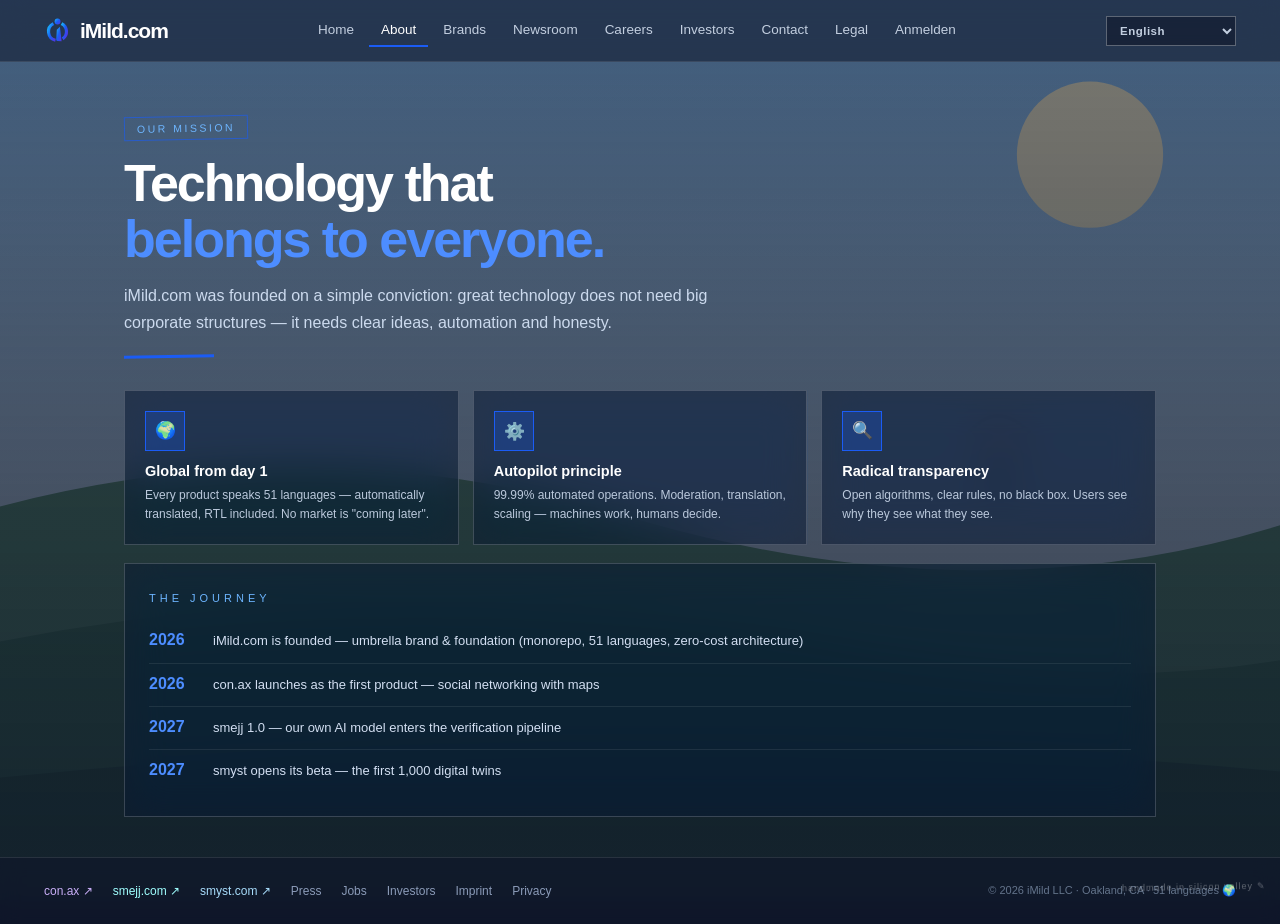
==== commit 3967c27a: "feat(nav): add sign-in link to main navigation" ====
--- a/about.html
+++ b/about.html
@@ -145,6 +145,7 @@
     <a href="investors.html" class="" data-i18n="nav.invest">Investoren</a>
     <a href="contact.html" class="" data-i18n="nav.contact">Kontakt</a>
     <a href="legal.html" class="" data-i18n="nav.legal">Legal</a>
+    <a href="login.html" class="" data-i18n="nav.login">Anmelden</a>
   </nav>
   <div class="headtools">
     <button class="langbtn" id="langbtn" type="button" aria-label="Sprache wechseln / Switch language">EN</button>
